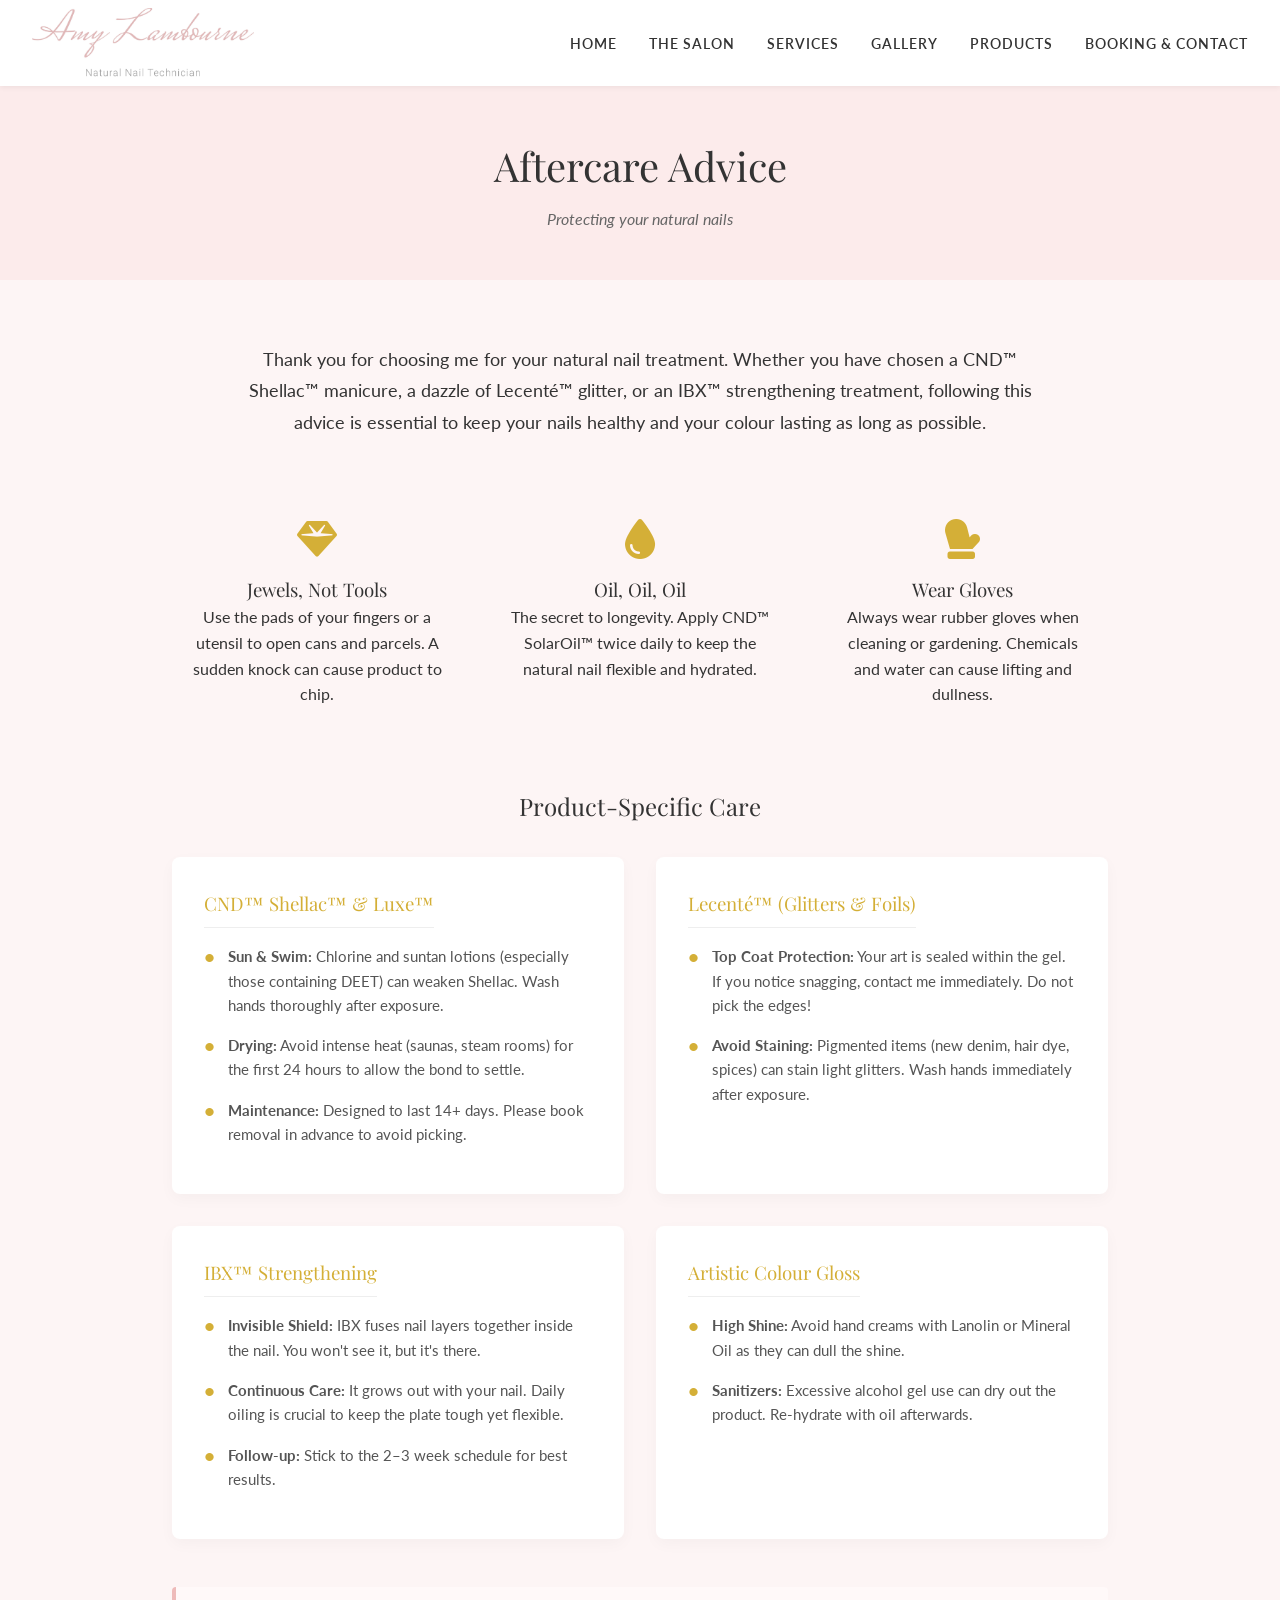
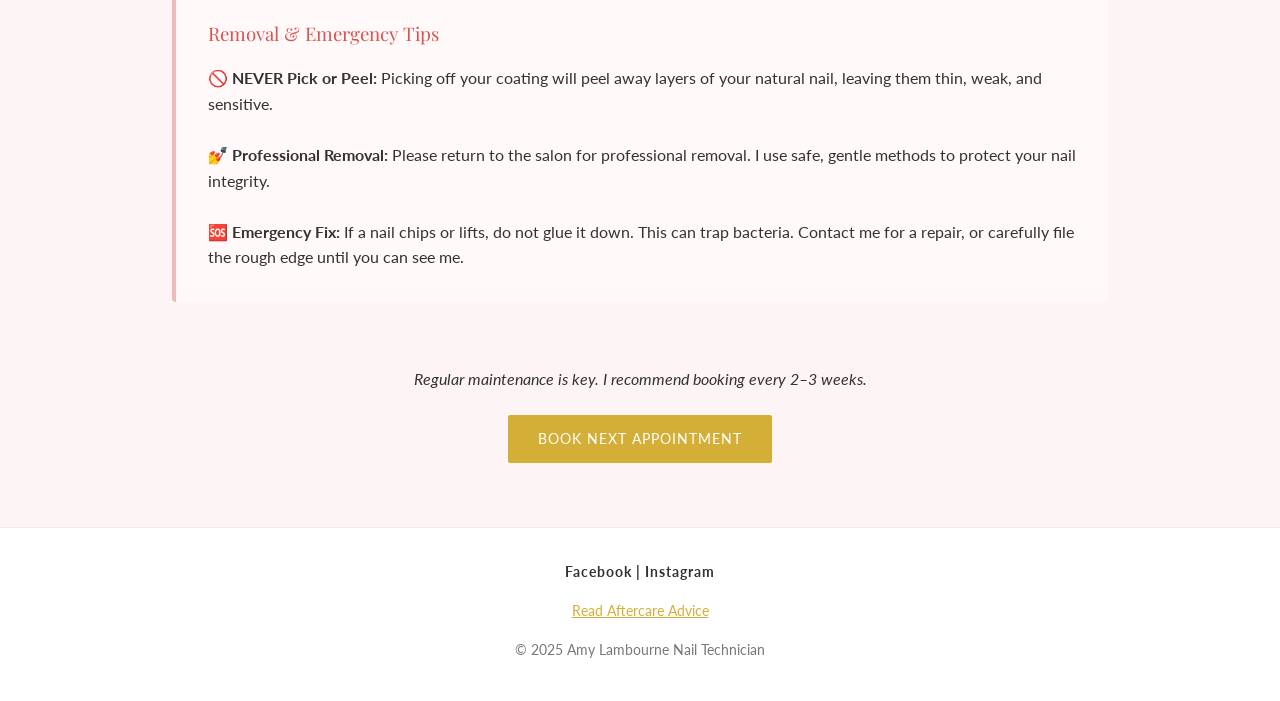
==== nail-salon-website/aftercare.html @ 80ec323d "aftercare advice" ====
<!DOCTYPE html>
<html lang="en">
<head>
    <meta charset="UTF-8">
    <meta name="viewport" content="width=device-width, initial-scale=1.0">
    <title>Aftercare Advice | Amy Lambourne</title>
    <link rel="stylesheet" href="css/style.css">
    <link rel="preconnect" href="https://fonts.googleapis.com">
    <link rel="preconnect" href="https://fonts.gstatic.com" crossorigin>
    <link href="https://fonts.googleapis.com/css2?family=Lato:wght@300;400;700&family=Playfair+Display:wght@400;600&display=swap" rel="stylesheet">
    <link rel="stylesheet" href="https://cdnjs.cloudflare.com/ajax/libs/font-awesome/6.4.0/css/all.min.css">
</head>
<body>

    <nav class="navbar">
        <div class="logo">
            <a href="index.html"><img src="images/logo.jpeg" alt="Amy Lambourne Logo" class="logo-img"></a>
        </div>
        <a href="#" class="toggle-button"><span class="bar"></span><span class="bar"></span><span class="bar"></span></a>
        <div class="navbar-links">
            <ul>
                <li><a href="index.html">Home</a></li>
                <li><a href="salon.html">The Salon</a></li>
                <li><a href="services.html">Services</a></li>
                <li><a href="gallery.html">Gallery</a></li>
                <li><a href="products.html">Products</a></li>
                <li><a href="contact.html">Booking & Contact</a></li>
            </ul>
        </div>
    </nav>

    <header class="page-header">
        <h1>Aftercare Advice</h1>
        <p>Protecting your natural nails</p>
    </header>

    <section class="container" style="max-width: 1000px;">
        
        <div class="text-center" style="margin-bottom: 4rem;">
            <p style="font-size: 1.1rem; line-height: 1.8; max-width: 800px; margin: 0 auto;">
                Thank you for choosing me for your natural nail treatment. Whether you have chosen a CND™ Shellac™ manicure, a dazzle of Lecenté™ glitter, or an IBX™ strengthening treatment, following this advice is essential to keep your nails healthy and your colour lasting as long as possible.
            </p>
        </div>

        <div class="golden-rules-grid">
            <div class="rule-item">
                <i class="fas fa-gem rule-icon"></i> <h3>Jewels, Not Tools</h3>
                <p>Use the pads of your fingers or a utensil to open cans and parcels. A sudden knock can cause product to chip.</p>
            </div>
            <div class="rule-item">
                <i class="fas fa-tint rule-icon"></i> <h3>Oil, Oil, Oil</h3>
                <p>The secret to longevity. Apply CND™ SolarOil™ twice daily to keep the natural nail flexible and hydrated.</p>
            </div>
            <div class="rule-item">
                <i class="fas fa-mitten rule-icon"></i> <h3>Wear Gloves</h3>
                <p>Always wear rubber gloves when cleaning or gardening. Chemicals and water can cause lifting and dullness.</p>
            </div>
        </div>

        <h2 class="text-center" style="margin-bottom: 2rem; color: var(--text-color);">Product-Specific Care</h2>

        <div class="grid-2" style="align-items: stretch; gap: 2rem;">
            
            <div class="clean-card">
                <h3>CND™ Shellac™ & Luxe™</h3>
                <ul>
                    <li><strong>Sun & Swim:</strong> Chlorine and suntan lotions (especially those containing DEET) can weaken Shellac. Wash hands thoroughly after exposure.</li>
                    <li><strong>Drying:</strong> Avoid intense heat (saunas, steam rooms) for the first 24 hours to allow the bond to settle.</li>
                    <li><strong>Maintenance:</strong> Designed to last 14+ days. Please book removal in advance to avoid picking.</li>
                </ul>
            </div>

            <div class="clean-card">
                <h3>Lecenté™ (Glitters & Foils)</h3>
                <ul>
                    <li><strong>Top Coat Protection:</strong> Your art is sealed within the gel. If you notice snagging, contact me immediately. Do not pick the edges!</li>
                    <li><strong>Avoid Staining:</strong> Pigmented items (new denim, hair dye, spices) can stain light glitters. Wash hands immediately after exposure.</li>
                </ul>
            </div>

            <div class="clean-card">
                <h3>IBX™ Strengthening</h3>
                <ul>
                    <li><strong>Invisible Shield:</strong> IBX fuses nail layers together inside the nail. You won't see it, but it's there.</li>
                    <li><strong>Continuous Care:</strong> It grows out with your nail. Daily oiling is crucial to keep the plate tough yet flexible.</li>
                    <li><strong>Follow-up:</strong> Stick to the 2–3 week schedule for best results.</li>
                </ul>
            </div>

            <div class="clean-card">
                <h3>Artistic Colour Gloss</h3>
                <ul>
                    <li><strong>High Shine:</strong> Avoid hand creams with Lanolin or Mineral Oil as they can dull the shine.</li>
                    <li><strong>Sanitizers:</strong> Excessive alcohol gel use can dry out the product. Re-hydrate with oil afterwards.</li>
                </ul>
            </div>

        </div>

        <div class="alert-box">
            <h3 style="color: #d9534f; margin-bottom: 1rem;">Removal & Emergency Tips</h3>
            
            <p><strong>🚫 NEVER Pick or Peel:</strong> Picking off your coating will peel away layers of your natural nail, leaving them thin, weak, and sensitive.</p>
            <br>
            <p><strong>💅 Professional Removal:</strong> Please return to the salon for professional removal. I use safe, gentle methods to protect your nail integrity.</p>
            <br>
            <p><strong>🆘 Emergency Fix:</strong> If a nail chips or lifts, do not glue it down. This can trap bacteria. Contact me for a repair, or carefully file the rough edge until you can see me.</p>
        </div>

        <div class="text-center" style="margin-top: 4rem;">
            <p style="margin-bottom: 1.5rem; font-style:italic;">Regular maintenance is key. I recommend booking every 2–3 weeks.</p>
            <a href="contact.html" class="btn-gold">Book Next Appointment</a>
        </div>

    </section>

    <footer>
        <div class="footer-content">
            <div class="socials">
                <a href="https://facebook.com/YOUR_LINK" target="_blank">Facebook</a> | 
                <a href="https://instagram.com/YOUR_LINK" target="_blank">Instagram</a>
            </div>
            <div style="margin: 1rem 0; font-size: 0.9rem;">
                <a href="aftercare.html" style="text-decoration: underline; color: var(--accent-color);">Read Aftercare Advice</a>
            </div>
            <p>&copy; 2025 Amy Lambourne Nail Technician</p>
        </div>
    </footer>

    <script src="js/script.js"></script>
</body>
</html>
---- nail-salon-website/css/style.css ----
/* --- VARIABLES --- */
:root {
    --bg-color: #FDF5F5;      /* Soft Blush */
    --text-color: #333333;    /* Charcoal */
    --accent-color: #D4AF37;  /* Muted Gold */
    --white: #ffffff;
    --light-pink: #fcebeb;    /* Header backgrounds */
    --font-heading: 'Playfair Display', serif;
    --font-body: 'Lato', sans-serif;
}

/* --- RESET & GLOBAL --- */
* { box-sizing: border-box; margin: 0; padding: 0; }

body {
    background-color: var(--bg-color);
    font-family: var(--font-body);
    color: var(--text-color);
    line-height: 1.6;
}

h1, h2, h3, h4 { font-family: var(--font-heading); font-weight: 400; }
a { text-decoration: none; color: var(--text-color); transition: color 0.3s; }
ul { list-style: none; }
img { max-width: 100%; height: auto; }

/* --- NAVIGATION BAR --- */
.navbar {
    display: flex;
    justify-content: space-between;
    align-items: center;
    background-color: var(--white);
    padding: 0.5rem 2rem;
    position: sticky;
    top: 0;
    box-shadow: 0 2px 5px rgba(0,0,0,0.05);
    z-index: 100;
}

.logo-img {
    max-height: 70px; /* Adjust based on your logo shape */
    width: auto;
    display: block;
}

.navbar-links ul { display: flex; gap: 2rem; }
.navbar-links a { font-size: 0.85rem; text-transform: uppercase; letter-spacing: 1px; font-weight: 600; }
.navbar-links a:hover { color: var(--accent-color); }

/* Hamburger Menu (Hidden on Desktop) */
.toggle-button { display: none; flex-direction: column; gap: 5px; cursor: pointer; }
.toggle-button .bar { width: 25px; height: 2px; background-color: var(--text-color); border-radius: 10px; }

/* --- HEADERS --- */
.hero {
    /* Remember to add hero-bg.jpg to your images folder */
    background-image: linear-gradient(rgba(0,0,0,0.2), rgba(0,0,0,0.2)), url('../images/hero-bg.jpg');
    background-size: cover;
    background-position: center;
    height: 70vh;
    display: flex;
    justify-content: center;
    align-items: center;
    text-align: center;
    color: var(--white);
}
.hero h1 { font-size: 3rem; margin-bottom: 1rem; text-shadow: 1px 1px 4px rgba(0,0,0,0.3); }

.page-header {
    background-color: var(--light-pink);
    padding: 3rem 1rem;
    text-align: center;
}
.page-header h1 { font-size: 2.5rem; color: var(--text-color); }
.page-header p { font-style: italic; margin-top: 0.5rem; color: #666; }

/* --- BUTTONS --- */
.btn-gold {
    background-color: var(--accent-color);
    color: var(--white);
    padding: 12px 30px;
    border-radius: 2px;
    text-transform: uppercase;
    letter-spacing: 1px;
    display: inline-block;
    font-size: 0.9rem;
    border: none;
    cursor: pointer;
}
.btn-gold:hover { background-color: #bfa13d; }

/* --- SECTIONS & LAYOUT --- */
.container { padding: 4rem 2rem; max-width: 1200px; margin: 0 auto; }
.text-center { text-align: center; }

/* Highlights / Cards */
.grid-3 { display: grid; grid-template-columns: repeat(3, 1fr); gap: 2rem; }
.grid-2 { display: grid; grid-template-columns: repeat(2, 1fr); gap: 3rem; align-items: center; }

.card { background: var(--white); padding: 2rem; box-shadow: 0 4px 10px rgba(0,0,0,0.05); text-align: center; }
.card h3 { margin-bottom: 1rem; color: var(--accent-color); }

/* About Page Specifics */
.about-img { border-radius: 4px; box-shadow: 0 4px 10px rgba(0,0,0,0.1); }
.about-text h2 { margin-bottom: 1rem; color: var(--accent-color); font-size: 2rem; }
.about-text p { margin-bottom: 1rem; color: #555; }

/* Price List Specifics */
.price-list-container { max-width: 800px; margin: 0 auto; }
.price-category { margin-bottom: 3rem; }
.price-category h2 { text-align: center; margin-bottom: 0.5rem; color: var(--accent-color); }
.category-intro { text-align: center; font-style: italic; margin-bottom: 1.5rem; font-size: 0.9rem; color: #666;}

.price-item {
    display: flex; justify-content: space-between; align-items: baseline;
    margin-bottom: 1rem; border-bottom: 1px dotted #ccc; padding-bottom: 5px;
}
.price-item .service { font-weight: 400; font-size: 1.05rem; }
.price-item .price { font-weight: 600; font-family: var(--font-heading); font-size: 1.2rem; }

.upgrade-box {
    background-color: #fafafa; border: 1px solid #eee; padding: 1.5rem;
    margin: 1.5rem 0; text-align: center; border-radius: 4px;
}
.upgrade-box h4 { color: var(--accent-color); margin-bottom: 0.5rem; }

/* Products Page */
.product-grid { display: grid; grid-template-columns: repeat(auto-fit, minmax(250px, 1fr)); gap: 2rem; }
.product-card { background: #fff; padding: 0; border: 1px solid #eee; transition: transform 0.2s; }
.product-card:hover { transform: translateY(-5px); }
.product-info { padding: 1.5rem; }
.product-info h3 { margin-bottom: 0.5rem; color: var(--accent-color); }

/* Contact Page */
.contact-wrapper { display: flex; flex-wrap: wrap; gap: 4rem; justify-content: center; }
.contact-info, .contact-hours { flex: 1; min-width: 300px; background: #fff; padding: 2rem; border-radius: 4px; }
.contact-item { margin-bottom: 1.5rem; }
.contact-item h3 { color: var(--accent-color); margin-bottom: 0.5rem; font-size: 1.2rem; }
.social-buttons { margin-top: 1rem; }
.social-btn { margin-right: 10px; font-size: 1.5rem; color: var(--accent-color); }

/* --- FOOTER --- */
footer { background-color: #fff; padding: 2rem; text-align: center; border-top: 1px solid #eee; font-size: 0.9rem; margin-top: auto; }
.footer-content p { margin-bottom: 0.5rem; color: #777; }
.socials { margin-bottom: 1rem; font-weight: bold; letter-spacing: 1px; }

/* --- MOBILE RESPONSIVENESS --- */
@media (max-width: 768px) {
    .toggle-button { display: flex; }
    
    .navbar-links {
        display: none; width: 100%; position: absolute; top: 100%; left: 0;
        background-color: var(--white); padding: 1rem 0; box-shadow: 0 4px 5px rgba(0,0,0,0.1);
    }
    .navbar-links.active { display: flex; }
    .navbar-links ul { flex-direction: column; width: 100%; gap: 0; }
    .navbar-links li { text-align: center; }
    .navbar-links li a { display: block; padding: 1rem; }
    
    .hero h1 { font-size: 2rem; padding: 0 1rem; }
    .grid-3, .grid-2 { grid-template-columns: 1fr; }
    .contact-wrapper { flex-direction: column; gap: 2rem; }
    .about-text { order: 2; }
    .about-img { order: 1; }
}
/* --- INSTAGRAM GRID STYLES --- */
.insta-grid {
    display: grid;
    grid-template-columns: repeat(3, 1fr); /* 3 Columns like Instagram */
    gap: 1.5rem; /* Space between photos */
    max-width: 1000px;
    margin: 0 auto;
}

.insta-item {
    position: relative;
    overflow: hidden;
    aspect-ratio: 1 / 1; /* Forces perfectly square shape */
    cursor: pointer;
}

.insta-item img {
    width: 100%;
    height: 100%;
    object-fit: cover; /* Zooms in to fill the square without stretching */
    transition: transform 0.5s ease;
    display: block;
}

/* Hover Effect */
.insta-item:hover img {
    transform: scale(1.1); /* Slight zoom on hover */
}

/* The dark overlay with icon */
.overlay {
    position: absolute;
    top: 0;
    left: 0;
    width: 100%;
    height: 100%;
    background: rgba(0, 0, 0, 0.3); /* Dark tint */
    display: flex;
    justify-content: center;
    align-items: center;
    opacity: 0; /* Hidden by default */
    transition: opacity 0.3s ease;
}

.overlay i {
    color: white;
    font-size: 2rem;
}

.insta-item:hover .overlay {
    opacity: 1; /* Show on hover */
}

/* Mobile: Switch to 2 columns, then 1 column */
@media (max-width: 768px) {
    .insta-grid {
        grid-template-columns: repeat(2, 1fr);
        gap: 0.5rem;
    }
}
/* --- INTERACTIVE PRODUCT CARDS --- */

.product-category {
    margin-bottom: 4rem;
}

.product-category h2 {
    color: var(--accent-color);
    margin-bottom: 2rem;
    font-size: 1.8rem;
    text-transform: uppercase;
    letter-spacing: 2px;
}

.product-grid {
    display: grid;
    grid-template-columns: repeat(auto-fit, minmax(300px, 1fr));
    gap: 2rem;
    align-items: start;
}

.product-card {
    background: #fff;
    border: 1px solid #eee;
    border-radius: 4px;
    overflow: hidden;
    cursor: pointer;
    transition: box-shadow 0.3s ease, transform 0.3s ease;
    text-align: left; /* Aligns text inside the card */
}

.product-card:hover {
    box-shadow: 0 10px 20px rgba(0,0,0,0.08);
    transform: translateY(-2px);
}

.product-card img {
    width: 100%;
    height: 250px;
    object-fit: cover;
    display: block;
}

.product-info {
    padding: 1.5rem;
}

.product-header {
    display: flex;
    justify-content: space-between;
    align-items: center;
}

.product-header h3 {
    margin: 0;
    font-size: 1.2rem;
    color: var(--text-color);
}

.toggle-icon {
    font-size: 1.5rem;
    color: var(--accent-color);
    font-weight: bold;
    transition: transform 0.3s ease;
}

/* Hidden Description State */
.product-desc {
    max-height: 0;
    overflow: hidden;
    transition: max-height 0.5s ease;
    opacity: 0;
}

.product-desc p {
    margin-top: 1rem;
    font-size: 0.95rem;
    color: #666;
    line-height: 1.6;
}

/* ACTIVE STATE (When clicked) */
.product-card.active .product-desc {
    max-height: 500px; /* Big enough to fit the text */
    opacity: 1;
}

.product-card.active .toggle-icon {
    transform: rotate(45deg); /* Turns the + into an X */
}

.product-card.active {
    border-color: var(--accent-color); /* Highlight the active card */
}

/* --- AFTERCARE SPECIFIC STYLES --- */
.golden-rules-grid {
    display: grid;
    grid-template-columns: repeat(3, 1fr);
    gap: 2rem;
    margin-bottom: 4rem;
    text-align: center;
}

.rule-item {
    padding: 1rem;
}

.rule-icon {
    font-size: 2.5rem;
    color: var(--accent-color);
    margin-bottom: 1rem;
    display: inline-block;
}

.clean-card {
    background: #fff;
    padding: 2rem;
    border-radius: 8px;
    box-shadow: 0 5px 15px rgba(0,0,0,0.03); /* Very soft shadow instead of border */
    height: 100%;
    transition: transform 0.3s ease;
}

.clean-card:hover {
    transform: translateY(-5px);
    box-shadow: 0 10px 25px rgba(0,0,0,0.06);
}

.clean-card h3 {
    color: var(--accent-color);
    margin-bottom: 1rem;
    border-bottom: 1px solid #eee;
    padding-bottom: 0.5rem;
    display: inline-block;
}

.clean-card ul {
    list-style: none; /* remove default dots */
}

.clean-card li {
    margin-bottom: 1rem;
    position: relative;
    padding-left: 1.5rem;
    color: #555;
    font-size: 0.95rem;
}

/* Custom bullet point using the gold color */
.clean-card li::before {
    content: "•";
    color: var(--accent-color);
    font-weight: bold;
    font-size: 1.2rem;
    position: absolute;
    left: 0;
    top: -2px;
}

.alert-box {
    background-color: #fff9f9; /* Very faint red/pink */
    border-left: 4px solid #eebbba; /* Soft pink accent */
    padding: 2rem;
    margin-top: 3rem;
    border-radius: 4px;
}

/* Mobile fix for golden rules */
@media (max-width: 768px) {
    .golden-rules-grid { grid-template-columns: 1fr; gap: 3rem; }
}
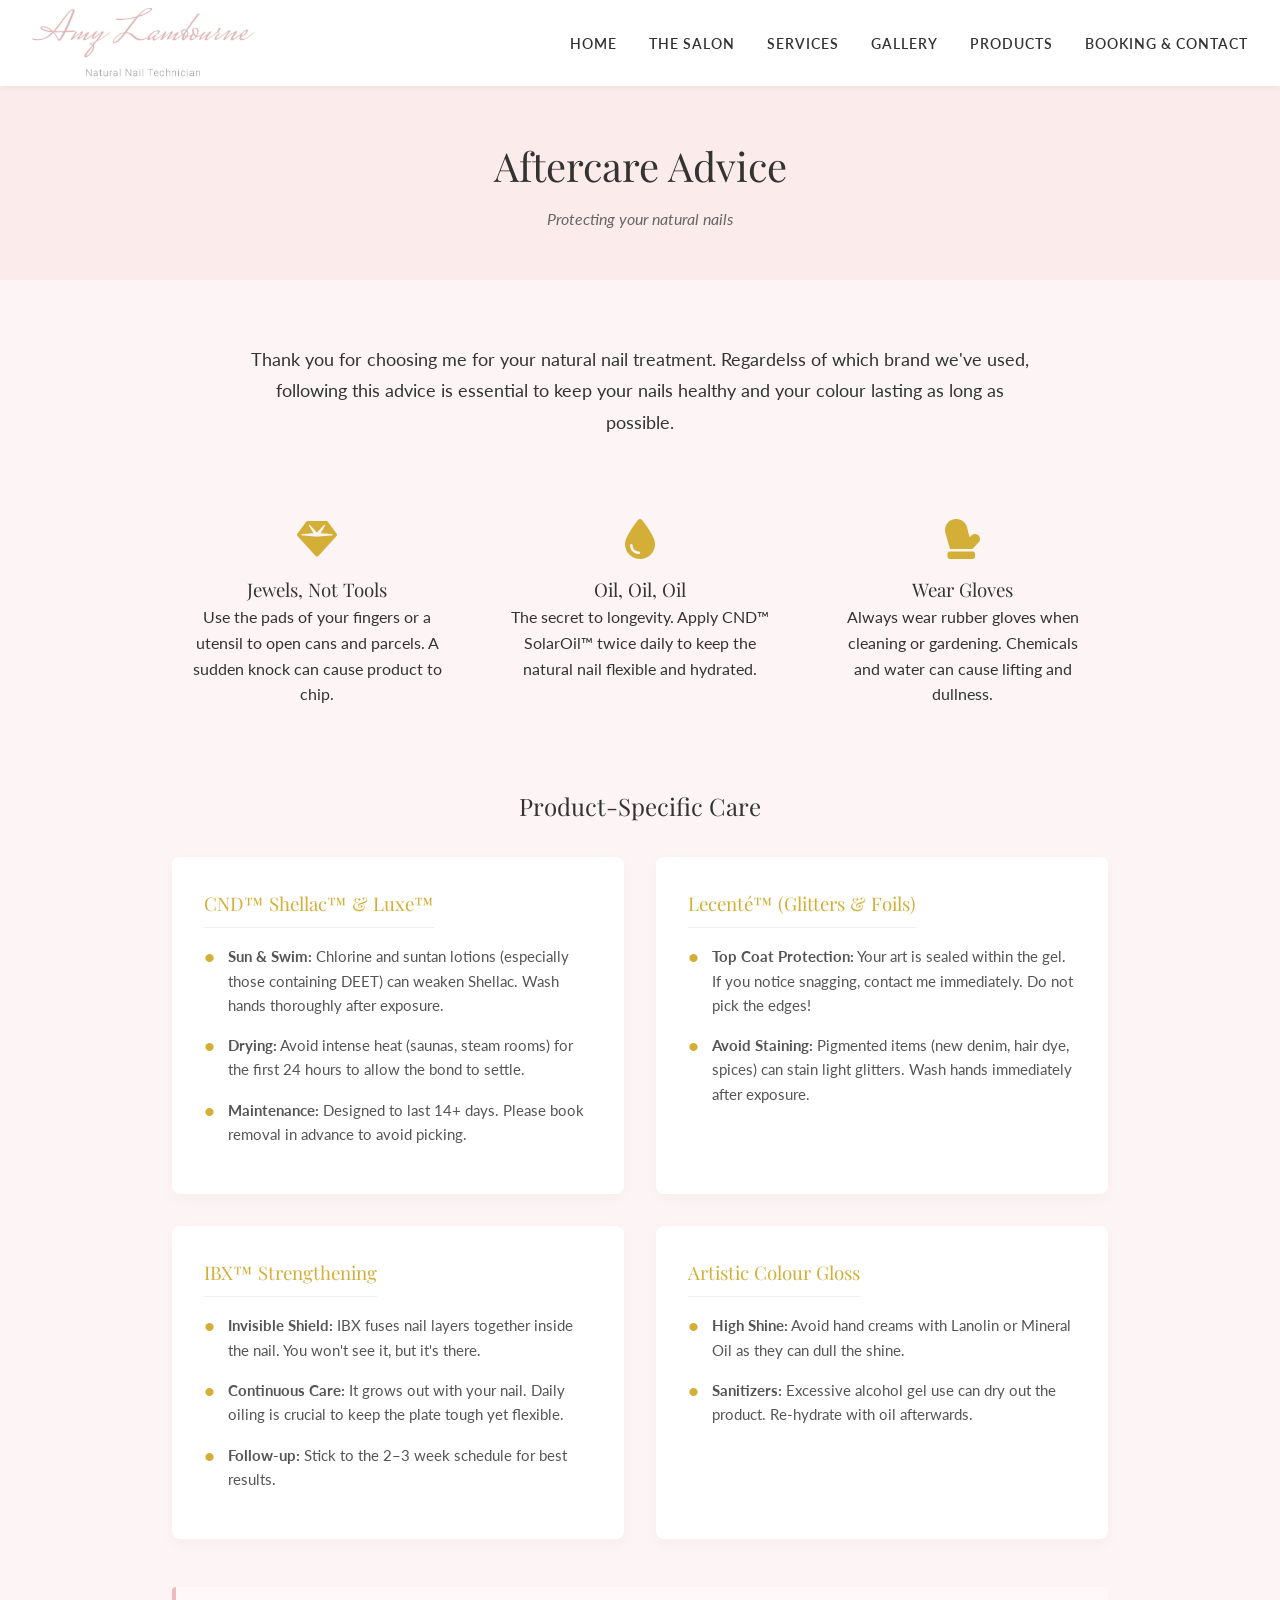
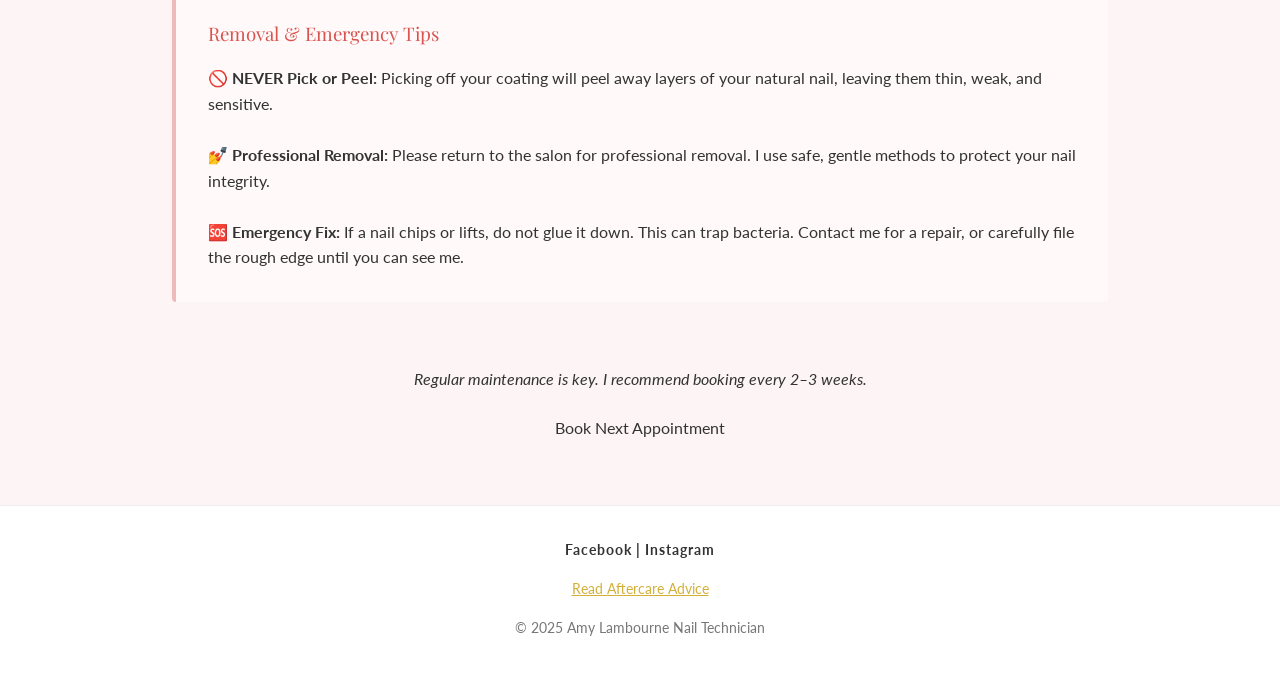
==== commit 3ebc3bda: "latest updates" ====
--- a/nail-salon-website/aftercare.html
+++ b/nail-salon-website/aftercare.html
@@ -38,7 +38,7 @@
         
         <div class="text-center" style="margin-bottom: 4rem;">
             <p style="font-size: 1.1rem; line-height: 1.8; max-width: 800px; margin: 0 auto;">
-                Thank you for choosing me for your natural nail treatment. Whether you have chosen a CND™ Shellac™ manicure, a dazzle of Lecenté™ glitter, or an IBX™ strengthening treatment, following this advice is essential to keep your nails healthy and your colour lasting as long as possible.
+                Thank you for choosing me for your natural nail treatment. Regardelss of which brand we've used, following this advice is essential to keep your nails healthy and your colour lasting as long as possible.
             </p>
         </div>
 
@@ -109,7 +109,7 @@
 
         <div class="text-center" style="margin-top: 4rem;">
             <p style="margin-bottom: 1.5rem; font-style:italic;">Regular maintenance is key. I recommend booking every 2–3 weeks.</p>
-            <a href="contact.html" class="btn-gold">Book Next Appointment</a>
+            <a href="contact.html" class="btn-pink">Book Next Appointment</a>
         </div>
 
     </section>
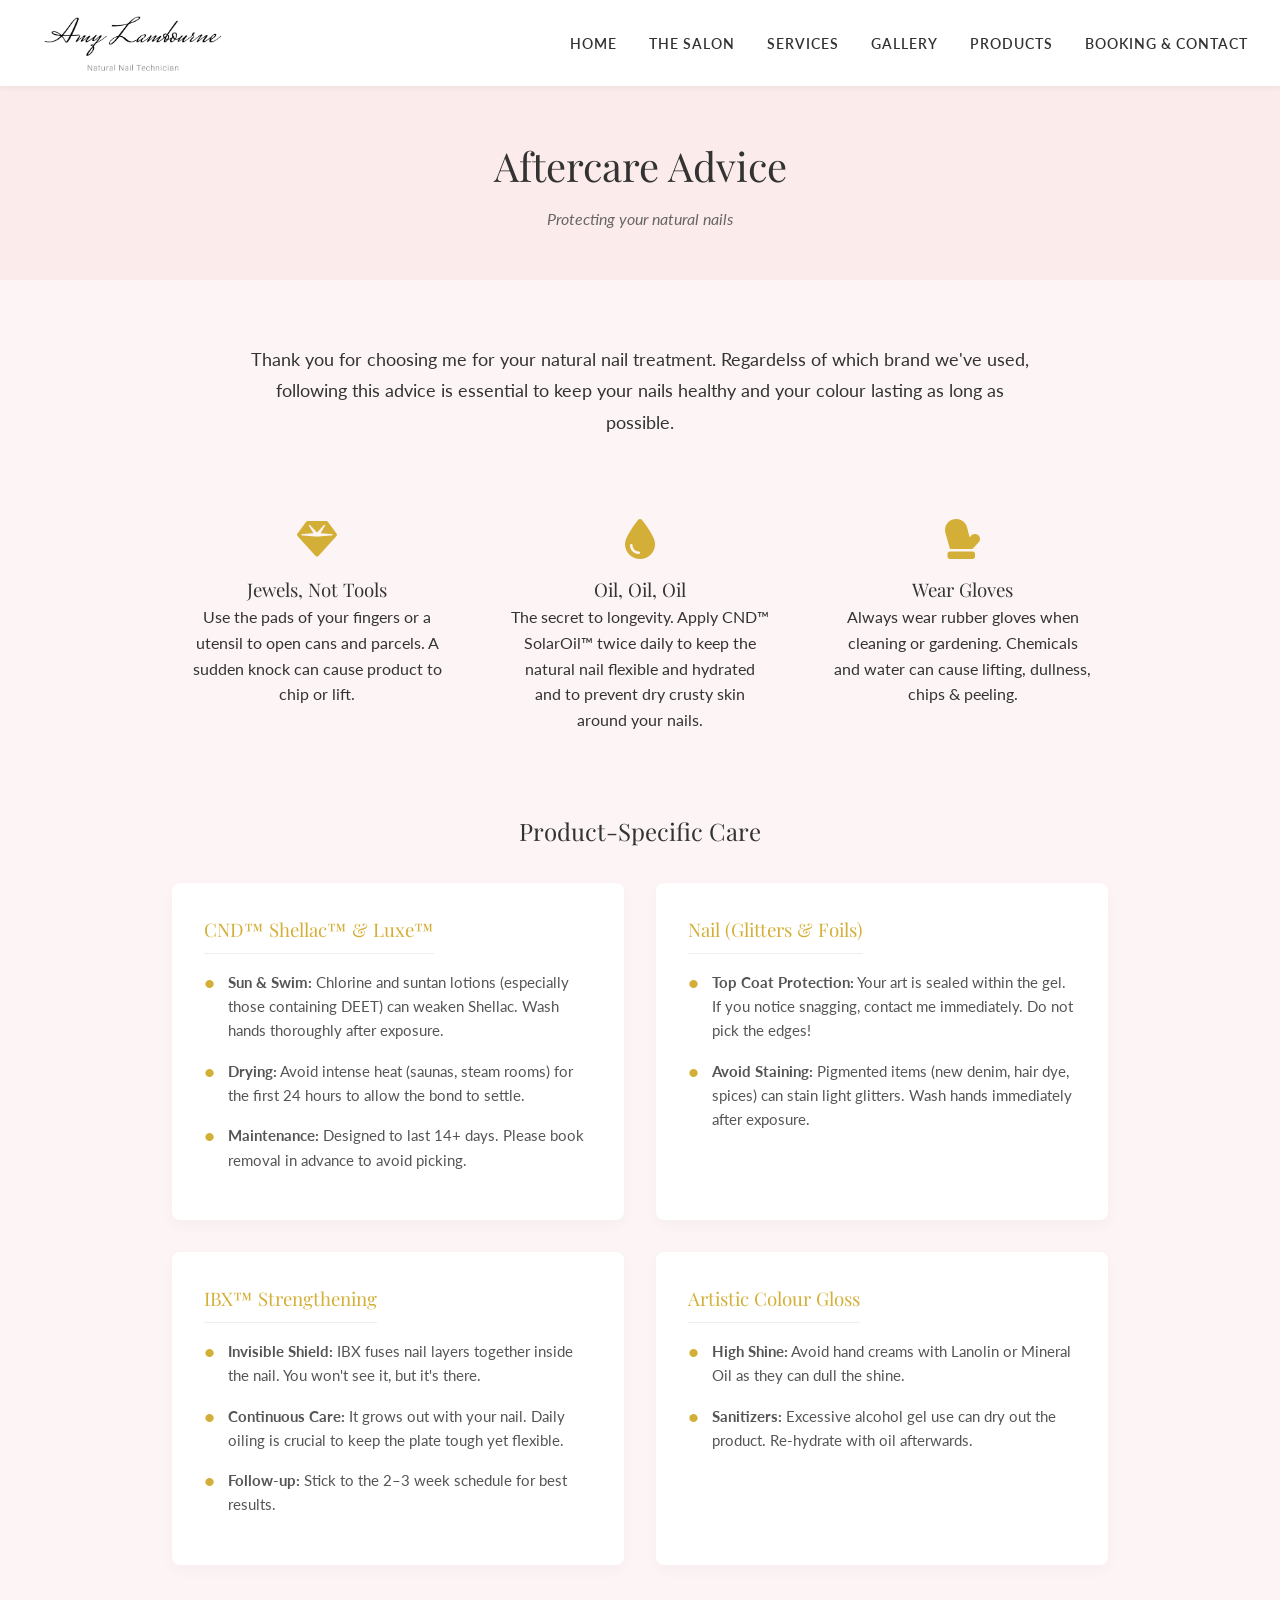
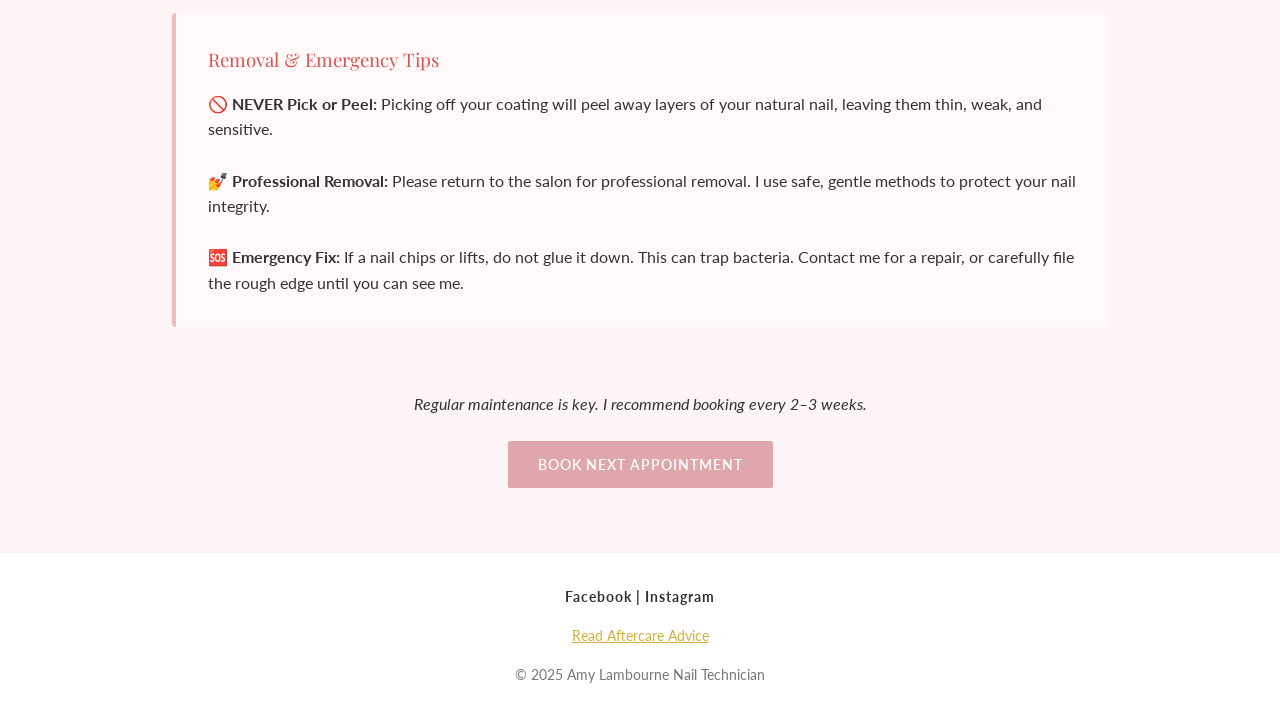
==== commit a8c3596a: "full update" ====
--- a/nail-salon-website/aftercare.html
+++ b/nail-salon-website/aftercare.html
@@ -12,11 +12,15 @@
 </head>
 <body>
 
-    <nav class="navbar">
+<nav class="navbar">
         <div class="logo">
-            <a href="index.html"><img src="images/logo.jpeg" alt="Amy Lambourne Logo" class="logo-img"></a>
+            <a href="index.html"><img src="images/logo2.png" alt="Amy Lambourne Logo" class="logo-img"></a>
         </div>
-        <a href="#" class="toggle-button"><span class="bar"></span><span class="bar"></span><span class="bar"></span></a>
+        <a href="#" class="toggle-button">
+            <span class="bar"></span>
+            <span class="bar"></span>
+            <span class="bar"></span>
+        </a>
         <div class="navbar-links">
             <ul>
                 <li><a href="index.html">Home</a></li>
@@ -45,15 +49,15 @@
         <div class="golden-rules-grid">
             <div class="rule-item">
                 <i class="fas fa-gem rule-icon"></i> <h3>Jewels, Not Tools</h3>
-                <p>Use the pads of your fingers or a utensil to open cans and parcels. A sudden knock can cause product to chip.</p>
+                <p>Use the pads of your fingers or a utensil to open cans and parcels. A sudden knock can cause product to chip or lift.</p>
             </div>
             <div class="rule-item">
                 <i class="fas fa-tint rule-icon"></i> <h3>Oil, Oil, Oil</h3>
-                <p>The secret to longevity. Apply CND™ SolarOil™ twice daily to keep the natural nail flexible and hydrated.</p>
+                <p>The secret to longevity. Apply CND™ SolarOil™ twice daily to keep the natural nail flexible and hydrated and to prevent dry crusty skin around your nails.</p>
             </div>
             <div class="rule-item">
                 <i class="fas fa-mitten rule-icon"></i> <h3>Wear Gloves</h3>
-                <p>Always wear rubber gloves when cleaning or gardening. Chemicals and water can cause lifting and dullness.</p>
+                <p>Always wear rubber gloves when cleaning or gardening. Chemicals and water can cause lifting, dullness, chips & peeling.</p>
             </div>
         </div>
 
@@ -71,7 +75,7 @@
             </div>
 
             <div class="clean-card">
-                <h3>Lecenté™ (Glitters & Foils)</h3>
+                <h3>Nail (Glitters & Foils)</h3>
                 <ul>
                     <li><strong>Top Coat Protection:</strong> Your art is sealed within the gel. If you notice snagging, contact me immediately. Do not pick the edges!</li>
                     <li><strong>Avoid Staining:</strong> Pigmented items (new denim, hair dye, spices) can stain light glitters. Wash hands immediately after exposure.</li>
--- a/nail-salon-website/css/style.css
+++ b/nail-salon-website/css/style.css
@@ -88,6 +88,29 @@
     cursor: pointer;
 }
 .btn-gold:hover { background-color: #bfa13d; }
+
+.btn-pink {
+    background-color: #dfa6ac; /* Dusty Rose Pink */
+    color: #ffffff;
+    padding: 12px 30px;
+    border-radius: 2px;
+    text-transform: uppercase;
+    letter-spacing: 1px;
+    display: inline-block;
+    font-size: 0.9rem;
+    font-weight: 600;
+    text-decoration: none;
+    border: none;
+    cursor: pointer;
+    transition: background 0.3s;
+}
+
+.btn-pink:hover {
+    background-color: #c98e94; /* Slightly darker pink */
+    color: #ffffff;
+}
+
+
 
 /* --- SECTIONS & LAYOUT --- */
 .container { padding: 4rem 2rem; max-width: 1200px; margin: 0 auto; }
@@ -394,4 +417,38 @@
 /* Mobile fix for golden rules */
 @media (max-width: 768px) {
     .golden-rules-grid { grid-template-columns: 1fr; gap: 3rem; }
+}
+/* --- SOCIAL MEDIA BUTTONS --- */
+.social-buttons {
+    display: flex;
+    gap: 15px; /* Space between the two buttons */
+    margin-top: 15px;
+}
+
+.social-btn {
+    background-color: #dfa6ac; /* Matches your Logo Pink */
+    color: #ffffff;
+    padding: 10px 20px;
+    border-radius: 30px; /* Rounded 'pill' shape looks modern */
+    text-transform: uppercase;
+    font-size: 0.85rem;
+    font-weight: 600;
+    letter-spacing: 1px;
+    display: inline-flex;
+    align-items: center;
+    gap: 8px; /* Space between text and icon */
+    border: 1px solid #dfa6ac;
+    transition: all 0.3s ease;
+}
+
+/* Hover Effect: Switches to White with Pink Text */
+.social-btn:hover {
+    background-color: #ffffff;
+    color: #dfa6ac;
+    border-color: #dfa6ac;
+    transform: translateY(-2px); /* Slight lift */
+}
+
+.social-btn i {
+    font-size: 1.1rem; /* Makes the icon slightly larger */
 }
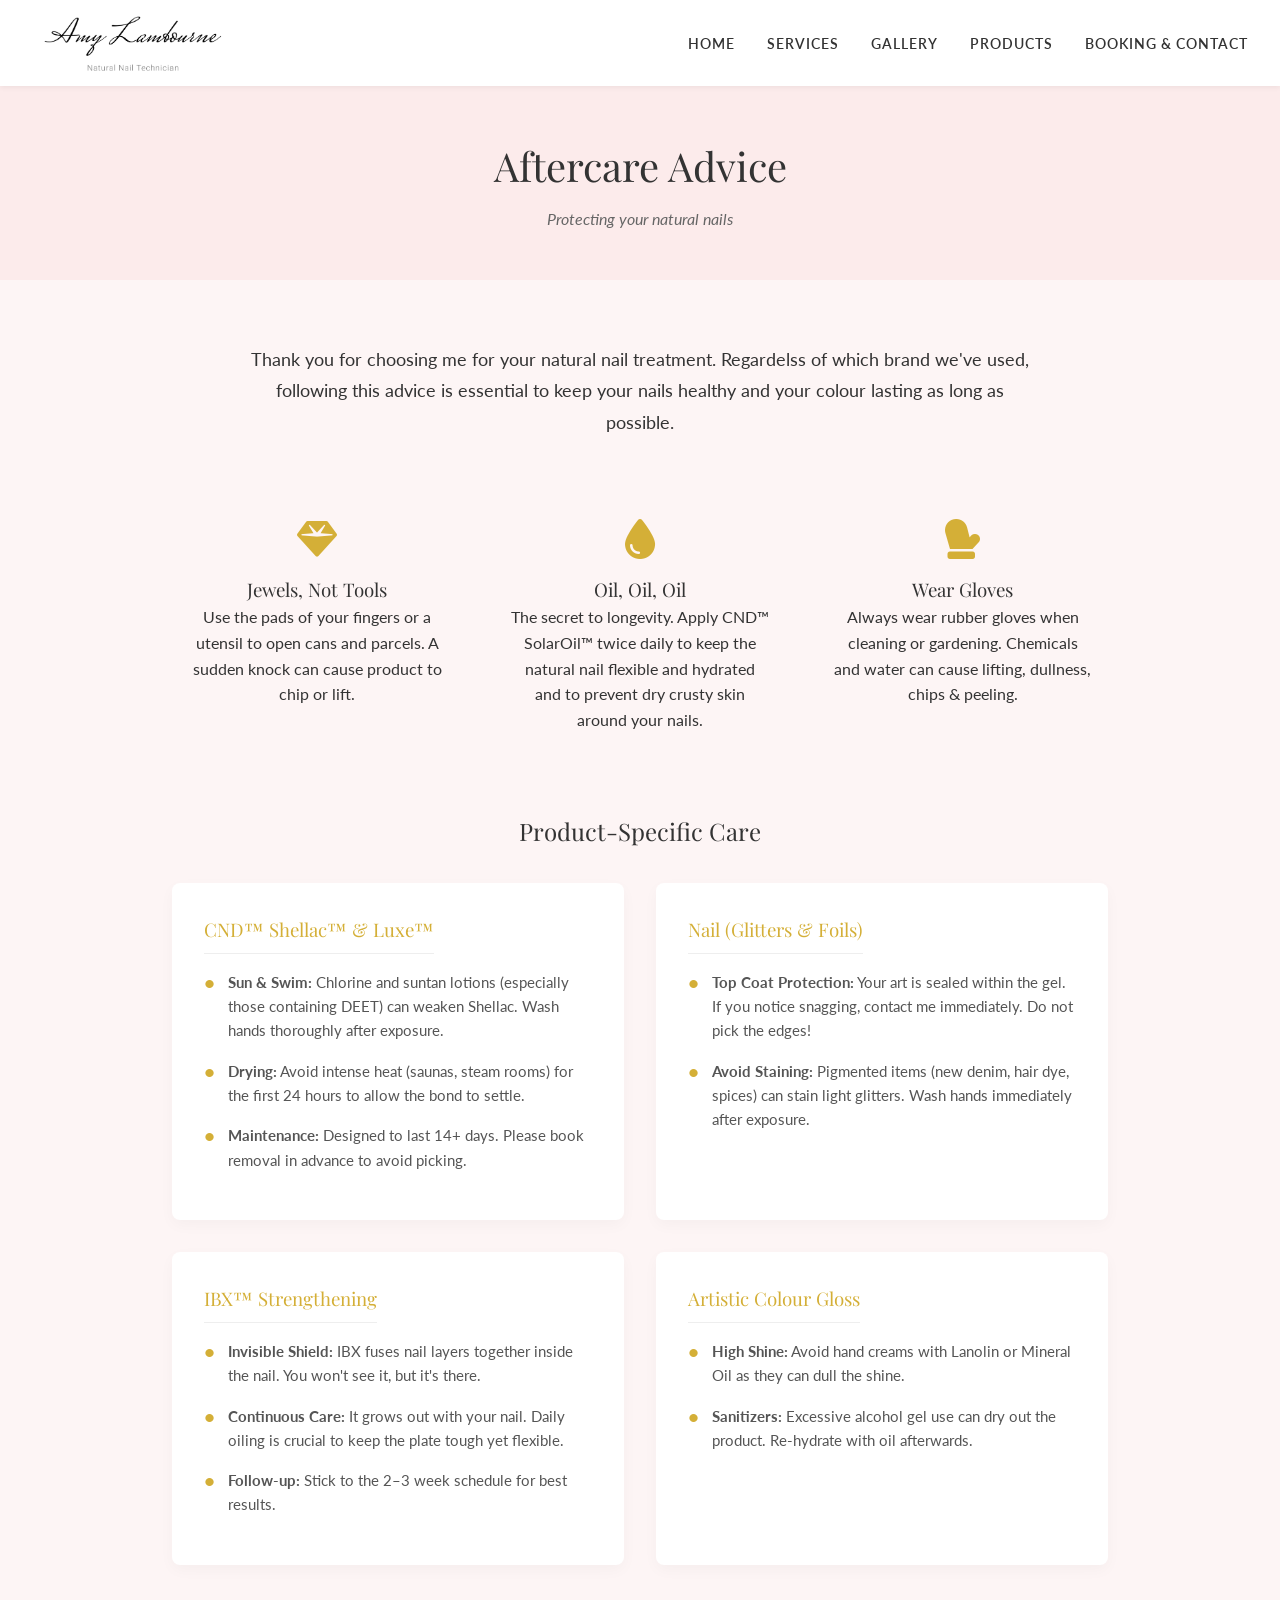
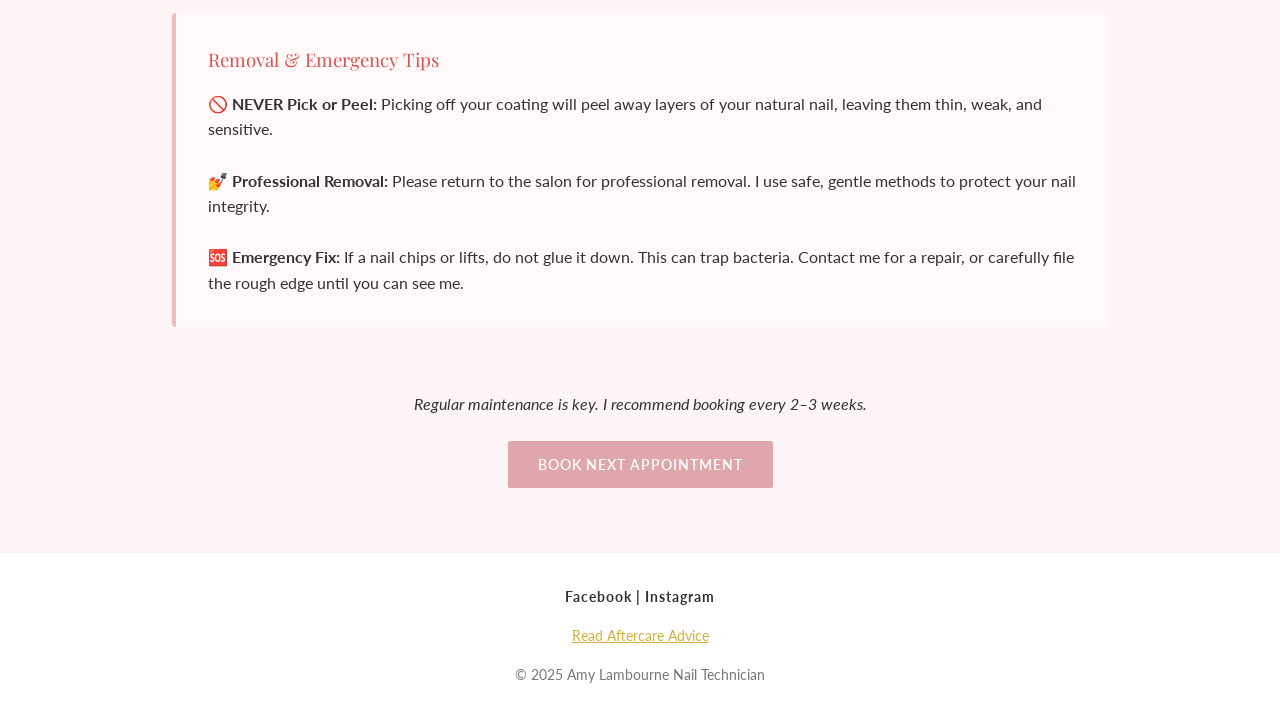
==== commit 8b09f573: "minor tweaks" ====
--- a/nail-salon-website/aftercare.html
+++ b/nail-salon-website/aftercare.html
@@ -12,7 +12,7 @@
 </head>
 <body>
 
-<nav class="navbar">
+    <nav class="navbar">
         <div class="logo">
             <a href="index.html"><img src="images/logo2.png" alt="Amy Lambourne Logo" class="logo-img"></a>
         </div>
@@ -23,8 +23,7 @@
         </a>
         <div class="navbar-links">
             <ul>
-                <li><a href="index.html">Home</a></li>
-                <li><a href="salon.html">The Salon</a></li>
+                <li><a href="index.html" class="active">Home</a></li>
                 <li><a href="services.html">Services</a></li>
                 <li><a href="gallery.html">Gallery</a></li>
                 <li><a href="products.html">Products</a></li>
--- a/nail-salon-website/css/style.css
+++ b/nail-salon-website/css/style.css
@@ -38,7 +38,7 @@
 }
 
 .logo-img {
-    max-height: 70px; /* Adjust based on your logo shape */
+    max-height: 70px;
     width: auto;
     display: block;
 }
@@ -53,18 +53,34 @@
 
 /* --- HEADERS --- */
 .hero {
-    /* Remember to add hero-bg.jpg to your images folder */
-    background-image: linear-gradient(rgba(0,0,0,0.2), rgba(0,0,0,0.2)), url('../images/hero-bg.jpg');
+    /* UPDATED: Reduced to 50% of screen height (Letterbox style) */
+    height: 55vh; 
+    min-height: 350px; /* Reduced min-height so it doesn't look too tall on laptops */
+
+    /* Aligns image to the TOP so your head isn't cut off */
+    background-position: center top; 
+    
+    /* Make sure to name your photo 'hero-amy.jpg' */
+    background-image: linear-gradient(rgba(0,0,0,0.1), rgba(0,0,0,0.1)), url('../images/hero-bg.jpg');
+    
     background-size: cover;
-    background-position: center;
-    height: 70vh;
+    background-repeat: no-repeat;
     display: flex;
     justify-content: center;
     align-items: center;
     text-align: center;
     color: var(--white);
-}
+    position: relative;
+}
+
 .hero h1 { font-size: 3rem; margin-bottom: 1rem; text-shadow: 1px 1px 4px rgba(0,0,0,0.3); }
+
+/* Mobile Adjustment for Hero */
+@media (max-width: 768px) {
+    .hero {
+        height: 40vh; /* Even smaller on phones */
+    }
+}
 
 .page-header {
     background-color: var(--light-pink);
@@ -104,13 +120,10 @@
     cursor: pointer;
     transition: background 0.3s;
 }
-
 .btn-pink:hover {
     background-color: #c98e94; /* Slightly darker pink */
     color: #ffffff;
 }
-
-
 
 /* --- SECTIONS & LAYOUT --- */
 .container { padding: 4rem 2rem; max-width: 1200px; margin: 0 auto; }
@@ -132,7 +145,7 @@
 .price-list-container { max-width: 800px; margin: 0 auto; }
 .price-category { margin-bottom: 3rem; }
 .price-category h2 { text-align: center; margin-bottom: 0.5rem; color: var(--accent-color); }
-.category-intro { text-align: center; font-style: italic; margin-bottom: 1.5rem; font-size: 0.9rem; color: #666;}
+.category-intro { text-align: center; font-style: italic; margin-bottom: 1.5rem; font-size: 0.9rem; color: #666; }
 
 .price-item {
     display: flex; justify-content: space-between; align-items: baseline;
@@ -148,24 +161,122 @@
 .upgrade-box h4 { color: var(--accent-color); margin-bottom: 0.5rem; }
 
 /* Products Page */
-.product-grid { display: grid; grid-template-columns: repeat(auto-fit, minmax(250px, 1fr)); gap: 2rem; }
-.product-card { background: #fff; padding: 0; border: 1px solid #eee; transition: transform 0.2s; }
-.product-card:hover { transform: translateY(-5px); }
+.product-category { margin-bottom: 4rem; }
+.product-category h2 {
+    color: var(--accent-color); margin-bottom: 2rem; font-size: 1.8rem;
+    text-transform: uppercase; letter-spacing: 2px;
+}
+.product-grid { display: grid; grid-template-columns: repeat(auto-fit, minmax(300px, 1fr)); gap: 2rem; align-items: start; }
+
+.product-card {
+    background: #fff; border: 1px solid #eee; border-radius: 4px; overflow: hidden;
+    cursor: pointer; transition: box-shadow 0.3s ease, transform 0.3s ease; text-align: left;
+}
+.product-card:hover { box-shadow: 0 10px 20px rgba(0,0,0,0.08); transform: translateY(-2px); }
+.product-card img { width: 100%; height: 250px; object-fit: cover; display: block; }
+
 .product-info { padding: 1.5rem; }
-.product-info h3 { margin-bottom: 0.5rem; color: var(--accent-color); }
-
-/* Contact Page */
+.product-header { display: flex; justify-content: space-between; align-items: center; }
+.product-header h3 { margin: 0; font-size: 1.2rem; color: var(--text-color); }
+.toggle-icon { font-size: 1.5rem; color: var(--accent-color); font-weight: bold; transition: transform 0.3s ease; }
+
+.product-desc { max-height: 0; overflow: hidden; transition: max-height 0.5s ease; opacity: 0; }
+.product-desc p { margin-top: 1rem; font-size: 0.95rem; color: #666; line-height: 1.6; }
+
+/* Active Product Card State */
+.product-card.active .product-desc { max-height: 500px; opacity: 1; }
+.product-card.active .toggle-icon { transform: rotate(45deg); }
+.product-card.active { border-color: var(--accent-color); }
+
+/* Contact Page Layout */
 .contact-wrapper { display: flex; flex-wrap: wrap; gap: 4rem; justify-content: center; }
 .contact-info, .contact-hours { flex: 1; min-width: 300px; background: #fff; padding: 2rem; border-radius: 4px; }
 .contact-item { margin-bottom: 1.5rem; }
 .contact-item h3 { color: var(--accent-color); margin-bottom: 0.5rem; font-size: 1.2rem; }
-.social-buttons { margin-top: 1rem; }
-.social-btn { margin-right: 10px; font-size: 1.5rem; color: var(--accent-color); }
+
+/* Social Media Pill Buttons */
+.social-buttons { display: flex; gap: 15px; margin-top: 15px; }
+.social-btn {
+    background-color: #dfa6ac; /* Matches your Logo Pink */
+    color: #ffffff;
+    padding: 10px 20px;
+    border-radius: 30px; /* Rounded 'pill' shape */
+    text-transform: uppercase;
+    font-size: 0.85rem;
+    font-weight: 600;
+    letter-spacing: 1px;
+    display: inline-flex;
+    align-items: center;
+    gap: 8px;
+    border: 1px solid #dfa6ac;
+    transition: all 0.3s ease;
+}
+.social-btn:hover {
+    background-color: #ffffff;
+    color: #dfa6ac;
+    border-color: #dfa6ac;
+    transform: translateY(-2px);
+}
+.social-btn i { font-size: 1.1rem; }
+
+/* --- CUSTOMER REVIEWS --- */
+.review-section { margin-top: 4rem; margin-bottom: 4rem; }
+.review-grid { display: grid; grid-template-columns: repeat(auto-fit, minmax(300px, 1fr)); gap: 2rem; margin-top: 2rem; }
+
+.review-card {
+    background: #ffffff; padding: 2.5rem 2rem; border-radius: 4px; text-align: center;
+    box-shadow: 0 10px 30px rgba(0,0,0,0.03); transition: transform 0.3s ease;
+}
+.review-card:hover { transform: translateY(-5px); }
+
+.stars { color: var(--accent-color); margin-bottom: 1rem; font-size: 0.9rem; letter-spacing: 2px; }
+.review-text { font-family: var(--font-body); font-style: italic; color: #666; margin-bottom: 1.5rem; line-height: 1.8; font-size: 0.95rem; }
+.client-name { font-family: var(--font-heading); font-weight: 600; color: var(--text-color); font-size: 1.1rem; }
+
+/* --- AFTERCARE & POLICIES --- */
+.golden-rules-grid { display: grid; grid-template-columns: repeat(3, 1fr); gap: 2rem; margin-bottom: 4rem; text-align: center; }
+.rule-item { padding: 1rem; }
+.rule-icon { font-size: 2.5rem; color: var(--accent-color); margin-bottom: 1rem; display: inline-block; }
+
+.clean-card {
+    background: #fff; padding: 2rem; border-radius: 8px;
+    box-shadow: 0 5px 15px rgba(0,0,0,0.03); height: 100%; transition: transform 0.3s ease;
+}
+.clean-card:hover { transform: translateY(-5px); box-shadow: 0 10px 25px rgba(0,0,0,0.06); }
+.clean-card h3 { color: var(--accent-color); margin-bottom: 1rem; border-bottom: 1px solid #eee; padding-bottom: 0.5rem; display: inline-block; }
+.clean-card ul { list-style: none; }
+.clean-card li { margin-bottom: 1rem; position: relative; padding-left: 1.5rem; color: #555; font-size: 0.95rem; }
+.clean-card li::before {
+    content: "•"; color: var(--accent-color); font-weight: bold; font-size: 1.2rem;
+    position: absolute; left: 0; top: -2px;
+}
+
+.alert-box {
+    background-color: #fff9f9; border-left: 4px solid #eebbba;
+    padding: 2rem; margin-top: 3rem; border-radius: 4px;
+}
 
 /* --- FOOTER --- */
-footer { background-color: #fff; padding: 2rem; text-align: center; border-top: 1px solid #eee; font-size: 0.9rem; margin-top: auto; }
+footer {
+    background-color: #fff; padding: 2rem; text-align: center;
+    border-top: 1px solid #eee; font-size: 0.9rem; margin-top: auto;
+}
 .footer-content p { margin-bottom: 0.5rem; color: #777; }
 .socials { margin-bottom: 1rem; font-weight: bold; letter-spacing: 1px; }
+
+/* --- INSTAGRAM GRID --- */
+.insta-grid { display: grid; grid-template-columns: repeat(3, 1fr); gap: 1.5rem; max-width: 1000px; margin: 0 auto; }
+.insta-item { position: relative; overflow: hidden; aspect-ratio: 1 / 1; cursor: pointer; }
+.insta-item img { width: 100%; height: 100%; object-fit: cover; transition: transform 0.5s ease; display: block; }
+.insta-item:hover img { transform: scale(1.1); }
+
+.overlay {
+    position: absolute; top: 0; left: 0; width: 100%; height: 100%;
+    background: rgba(0, 0, 0, 0.3); display: flex; justify-content: center; align-items: center;
+    opacity: 0; transition: opacity 0.3s ease;
+}
+.overlay i { color: white; font-size: 2rem; }
+.insta-item:hover .overlay { opacity: 1; }
 
 /* --- MOBILE RESPONSIVENESS --- */
 @media (max-width: 768px) {
@@ -181,274 +292,10 @@
     .navbar-links li a { display: block; padding: 1rem; }
     
     .hero h1 { font-size: 2rem; padding: 0 1rem; }
-    .grid-3, .grid-2 { grid-template-columns: 1fr; }
+    .grid-3, .grid-2, .golden-rules-grid { grid-template-columns: 1fr; gap: 2rem; }
     .contact-wrapper { flex-direction: column; gap: 2rem; }
+    .insta-grid { grid-template-columns: repeat(2, 1fr); gap: 0.5rem; }
+    
     .about-text { order: 2; }
     .about-img { order: 1; }
-}
-/* --- INSTAGRAM GRID STYLES --- */
-.insta-grid {
-    display: grid;
-    grid-template-columns: repeat(3, 1fr); /* 3 Columns like Instagram */
-    gap: 1.5rem; /* Space between photos */
-    max-width: 1000px;
-    margin: 0 auto;
-}
-
-.insta-item {
-    position: relative;
-    overflow: hidden;
-    aspect-ratio: 1 / 1; /* Forces perfectly square shape */
-    cursor: pointer;
-}
-
-.insta-item img {
-    width: 100%;
-    height: 100%;
-    object-fit: cover; /* Zooms in to fill the square without stretching */
-    transition: transform 0.5s ease;
-    display: block;
-}
-
-/* Hover Effect */
-.insta-item:hover img {
-    transform: scale(1.1); /* Slight zoom on hover */
-}
-
-/* The dark overlay with icon */
-.overlay {
-    position: absolute;
-    top: 0;
-    left: 0;
-    width: 100%;
-    height: 100%;
-    background: rgba(0, 0, 0, 0.3); /* Dark tint */
-    display: flex;
-    justify-content: center;
-    align-items: center;
-    opacity: 0; /* Hidden by default */
-    transition: opacity 0.3s ease;
-}
-
-.overlay i {
-    color: white;
-    font-size: 2rem;
-}
-
-.insta-item:hover .overlay {
-    opacity: 1; /* Show on hover */
-}
-
-/* Mobile: Switch to 2 columns, then 1 column */
-@media (max-width: 768px) {
-    .insta-grid {
-        grid-template-columns: repeat(2, 1fr);
-        gap: 0.5rem;
-    }
-}
-/* --- INTERACTIVE PRODUCT CARDS --- */
-
-.product-category {
-    margin-bottom: 4rem;
-}
-
-.product-category h2 {
-    color: var(--accent-color);
-    margin-bottom: 2rem;
-    font-size: 1.8rem;
-    text-transform: uppercase;
-    letter-spacing: 2px;
-}
-
-.product-grid {
-    display: grid;
-    grid-template-columns: repeat(auto-fit, minmax(300px, 1fr));
-    gap: 2rem;
-    align-items: start;
-}
-
-.product-card {
-    background: #fff;
-    border: 1px solid #eee;
-    border-radius: 4px;
-    overflow: hidden;
-    cursor: pointer;
-    transition: box-shadow 0.3s ease, transform 0.3s ease;
-    text-align: left; /* Aligns text inside the card */
-}
-
-.product-card:hover {
-    box-shadow: 0 10px 20px rgba(0,0,0,0.08);
-    transform: translateY(-2px);
-}
-
-.product-card img {
-    width: 100%;
-    height: 250px;
-    object-fit: cover;
-    display: block;
-}
-
-.product-info {
-    padding: 1.5rem;
-}
-
-.product-header {
-    display: flex;
-    justify-content: space-between;
-    align-items: center;
-}
-
-.product-header h3 {
-    margin: 0;
-    font-size: 1.2rem;
-    color: var(--text-color);
-}
-
-.toggle-icon {
-    font-size: 1.5rem;
-    color: var(--accent-color);
-    font-weight: bold;
-    transition: transform 0.3s ease;
-}
-
-/* Hidden Description State */
-.product-desc {
-    max-height: 0;
-    overflow: hidden;
-    transition: max-height 0.5s ease;
-    opacity: 0;
-}
-
-.product-desc p {
-    margin-top: 1rem;
-    font-size: 0.95rem;
-    color: #666;
-    line-height: 1.6;
-}
-
-/* ACTIVE STATE (When clicked) */
-.product-card.active .product-desc {
-    max-height: 500px; /* Big enough to fit the text */
-    opacity: 1;
-}
-
-.product-card.active .toggle-icon {
-    transform: rotate(45deg); /* Turns the + into an X */
-}
-
-.product-card.active {
-    border-color: var(--accent-color); /* Highlight the active card */
-}
-
-/* --- AFTERCARE SPECIFIC STYLES --- */
-.golden-rules-grid {
-    display: grid;
-    grid-template-columns: repeat(3, 1fr);
-    gap: 2rem;
-    margin-bottom: 4rem;
-    text-align: center;
-}
-
-.rule-item {
-    padding: 1rem;
-}
-
-.rule-icon {
-    font-size: 2.5rem;
-    color: var(--accent-color);
-    margin-bottom: 1rem;
-    display: inline-block;
-}
-
-.clean-card {
-    background: #fff;
-    padding: 2rem;
-    border-radius: 8px;
-    box-shadow: 0 5px 15px rgba(0,0,0,0.03); /* Very soft shadow instead of border */
-    height: 100%;
-    transition: transform 0.3s ease;
-}
-
-.clean-card:hover {
-    transform: translateY(-5px);
-    box-shadow: 0 10px 25px rgba(0,0,0,0.06);
-}
-
-.clean-card h3 {
-    color: var(--accent-color);
-    margin-bottom: 1rem;
-    border-bottom: 1px solid #eee;
-    padding-bottom: 0.5rem;
-    display: inline-block;
-}
-
-.clean-card ul {
-    list-style: none; /* remove default dots */
-}
-
-.clean-card li {
-    margin-bottom: 1rem;
-    position: relative;
-    padding-left: 1.5rem;
-    color: #555;
-    font-size: 0.95rem;
-}
-
-/* Custom bullet point using the gold color */
-.clean-card li::before {
-    content: "•";
-    color: var(--accent-color);
-    font-weight: bold;
-    font-size: 1.2rem;
-    position: absolute;
-    left: 0;
-    top: -2px;
-}
-
-.alert-box {
-    background-color: #fff9f9; /* Very faint red/pink */
-    border-left: 4px solid #eebbba; /* Soft pink accent */
-    padding: 2rem;
-    margin-top: 3rem;
-    border-radius: 4px;
-}
-
-/* Mobile fix for golden rules */
-@media (max-width: 768px) {
-    .golden-rules-grid { grid-template-columns: 1fr; gap: 3rem; }
-}
-/* --- SOCIAL MEDIA BUTTONS --- */
-.social-buttons {
-    display: flex;
-    gap: 15px; /* Space between the two buttons */
-    margin-top: 15px;
-}
-
-.social-btn {
-    background-color: #dfa6ac; /* Matches your Logo Pink */
-    color: #ffffff;
-    padding: 10px 20px;
-    border-radius: 30px; /* Rounded 'pill' shape looks modern */
-    text-transform: uppercase;
-    font-size: 0.85rem;
-    font-weight: 600;
-    letter-spacing: 1px;
-    display: inline-flex;
-    align-items: center;
-    gap: 8px; /* Space between text and icon */
-    border: 1px solid #dfa6ac;
-    transition: all 0.3s ease;
-}
-
-/* Hover Effect: Switches to White with Pink Text */
-.social-btn:hover {
-    background-color: #ffffff;
-    color: #dfa6ac;
-    border-color: #dfa6ac;
-    transform: translateY(-2px); /* Slight lift */
-}
-
-.social-btn i {
-    font-size: 1.1rem; /* Makes the icon slightly larger */
 }
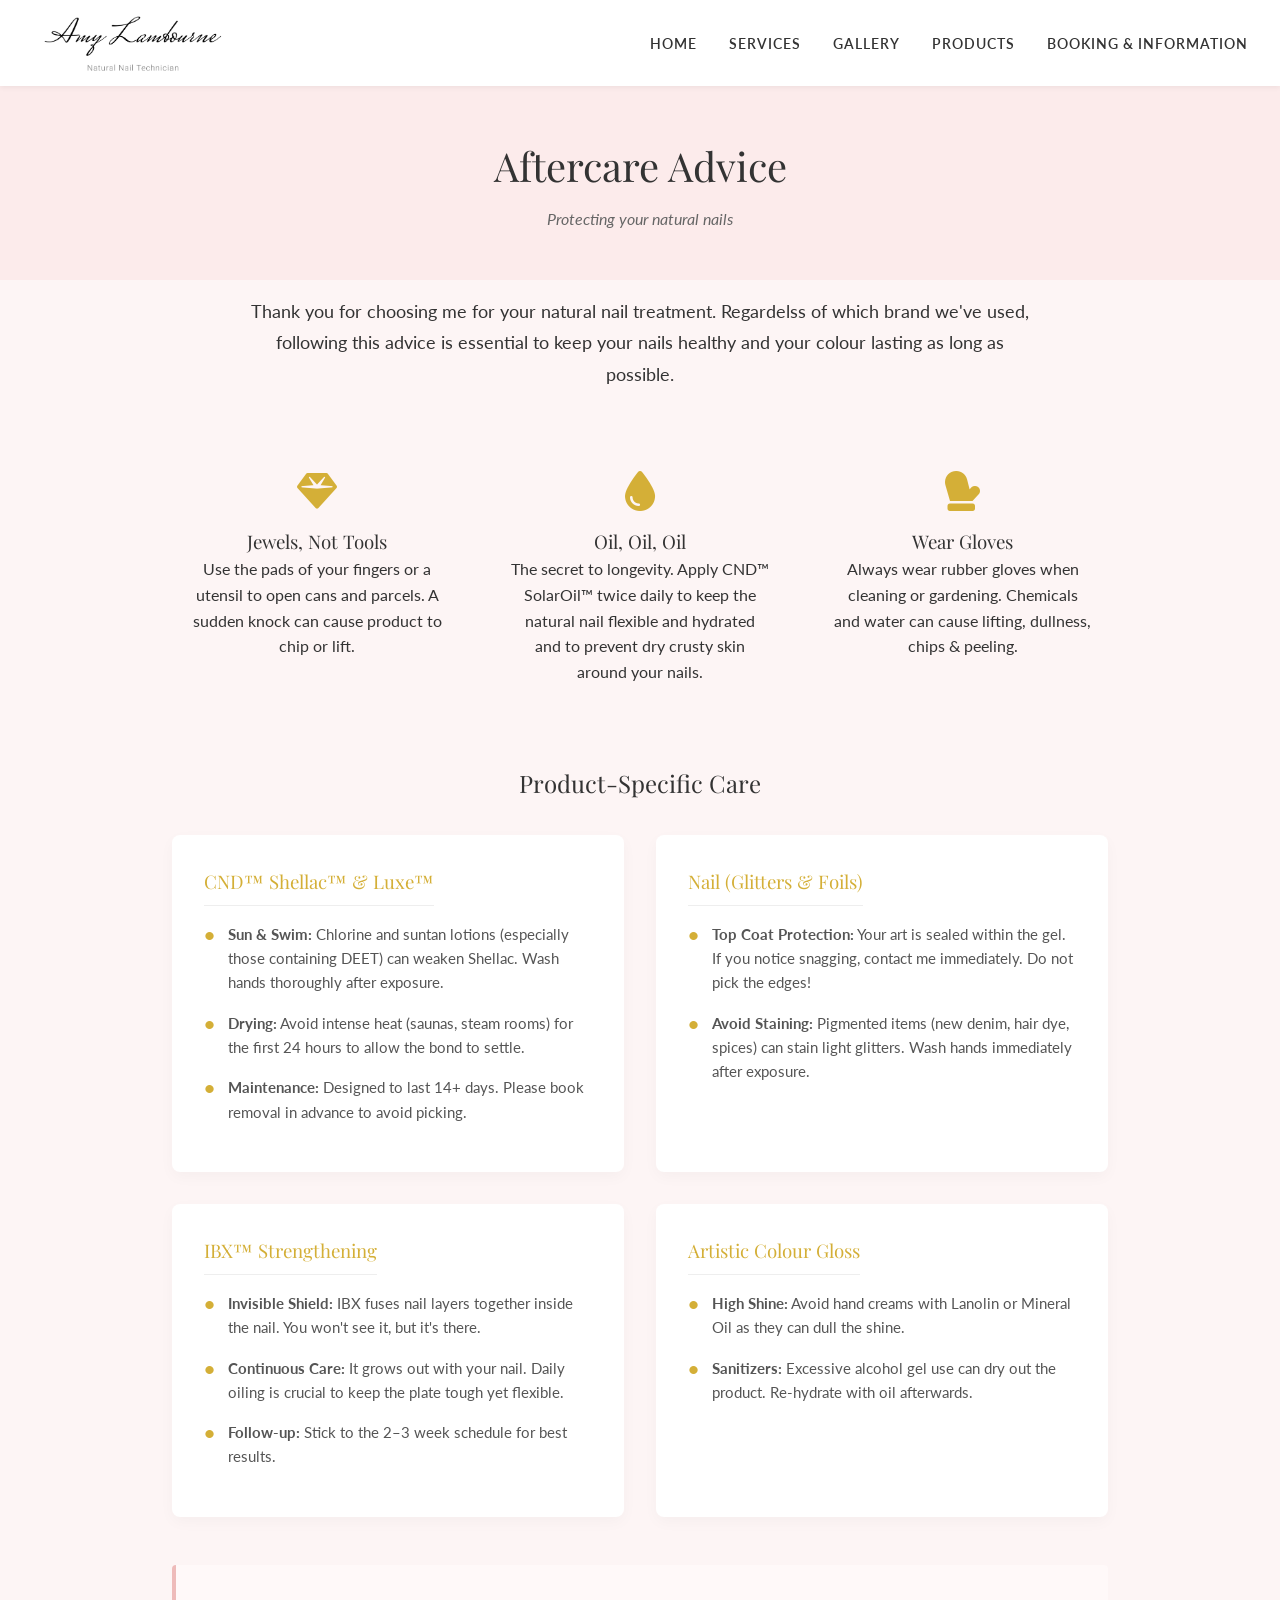
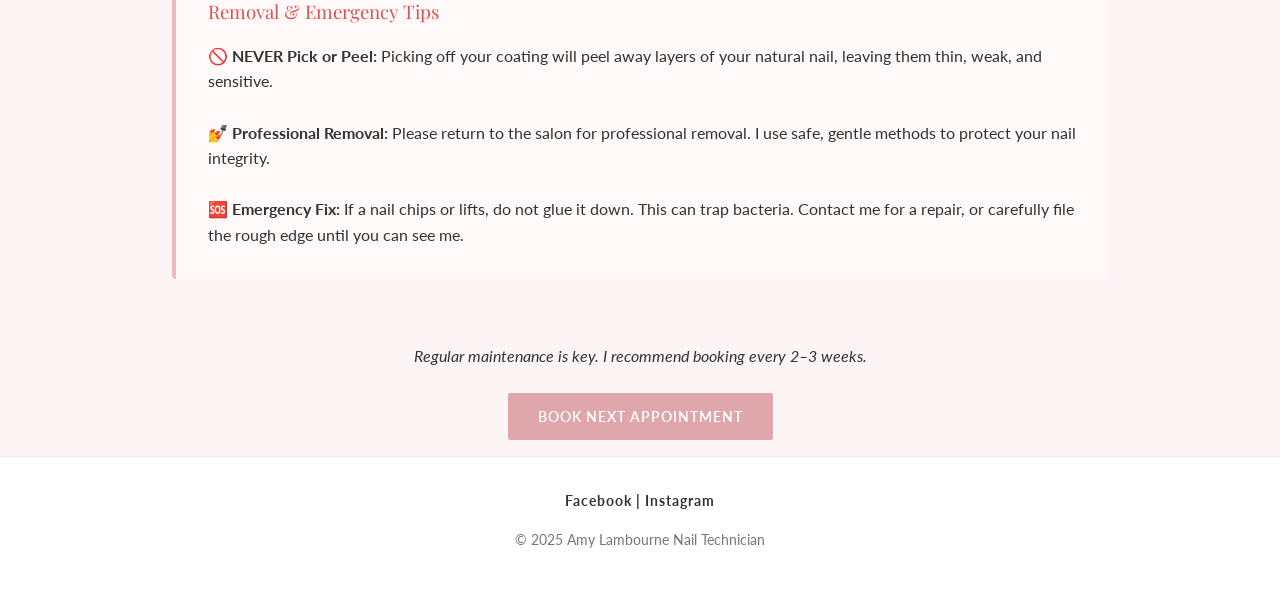
==== commit 97a8b901: "Version 2.0" ====
--- a/nail-salon-website/aftercare.html
+++ b/nail-salon-website/aftercare.html
@@ -23,11 +23,11 @@
         </a>
         <div class="navbar-links">
             <ul>
-                <li><a href="index.html" class="active">Home</a></li>
+                <li><a href="index.html">Home</a></li>
                 <li><a href="services.html">Services</a></li>
                 <li><a href="gallery.html">Gallery</a></li>
                 <li><a href="products.html">Products</a></li>
-                <li><a href="contact.html">Booking & Contact</a></li>
+                <li><a href="contact.html">Booking & Information</a></li>
             </ul>
         </div>
     </nav>
@@ -123,9 +123,7 @@
                 <a href="https://facebook.com/YOUR_LINK" target="_blank">Facebook</a> | 
                 <a href="https://instagram.com/YOUR_LINK" target="_blank">Instagram</a>
             </div>
-            <div style="margin: 1rem 0; font-size: 0.9rem;">
-                <a href="aftercare.html" style="text-decoration: underline; color: var(--accent-color);">Read Aftercare Advice</a>
-            </div>
+
             <p>&copy; 2025 Amy Lambourne Nail Technician</p>
         </div>
     </footer>
--- a/nail-salon-website/css/style.css
+++ b/nail-salon-website/css/style.css
@@ -126,7 +126,7 @@
 }
 
 /* --- SECTIONS & LAYOUT --- */
-.container { padding: 4rem 2rem; max-width: 1200px; margin: 0 auto; }
+.container { padding: 1rem 2rem; max-width: 1200px; margin: 0 auto; }
 .text-center { text-align: center; }
 
 /* Highlights / Cards */
@@ -220,7 +220,7 @@
 .social-btn i { font-size: 1.1rem; }
 
 /* --- CUSTOMER REVIEWS --- */
-.review-section { margin-top: 4rem; margin-bottom: 4rem; }
+.review-section { margin-top: 1rem; margin-bottom: 1rem; }
 .review-grid { display: grid; grid-template-columns: repeat(auto-fit, minmax(300px, 1fr)); gap: 2rem; margin-top: 2rem; }
 
 .review-card {
